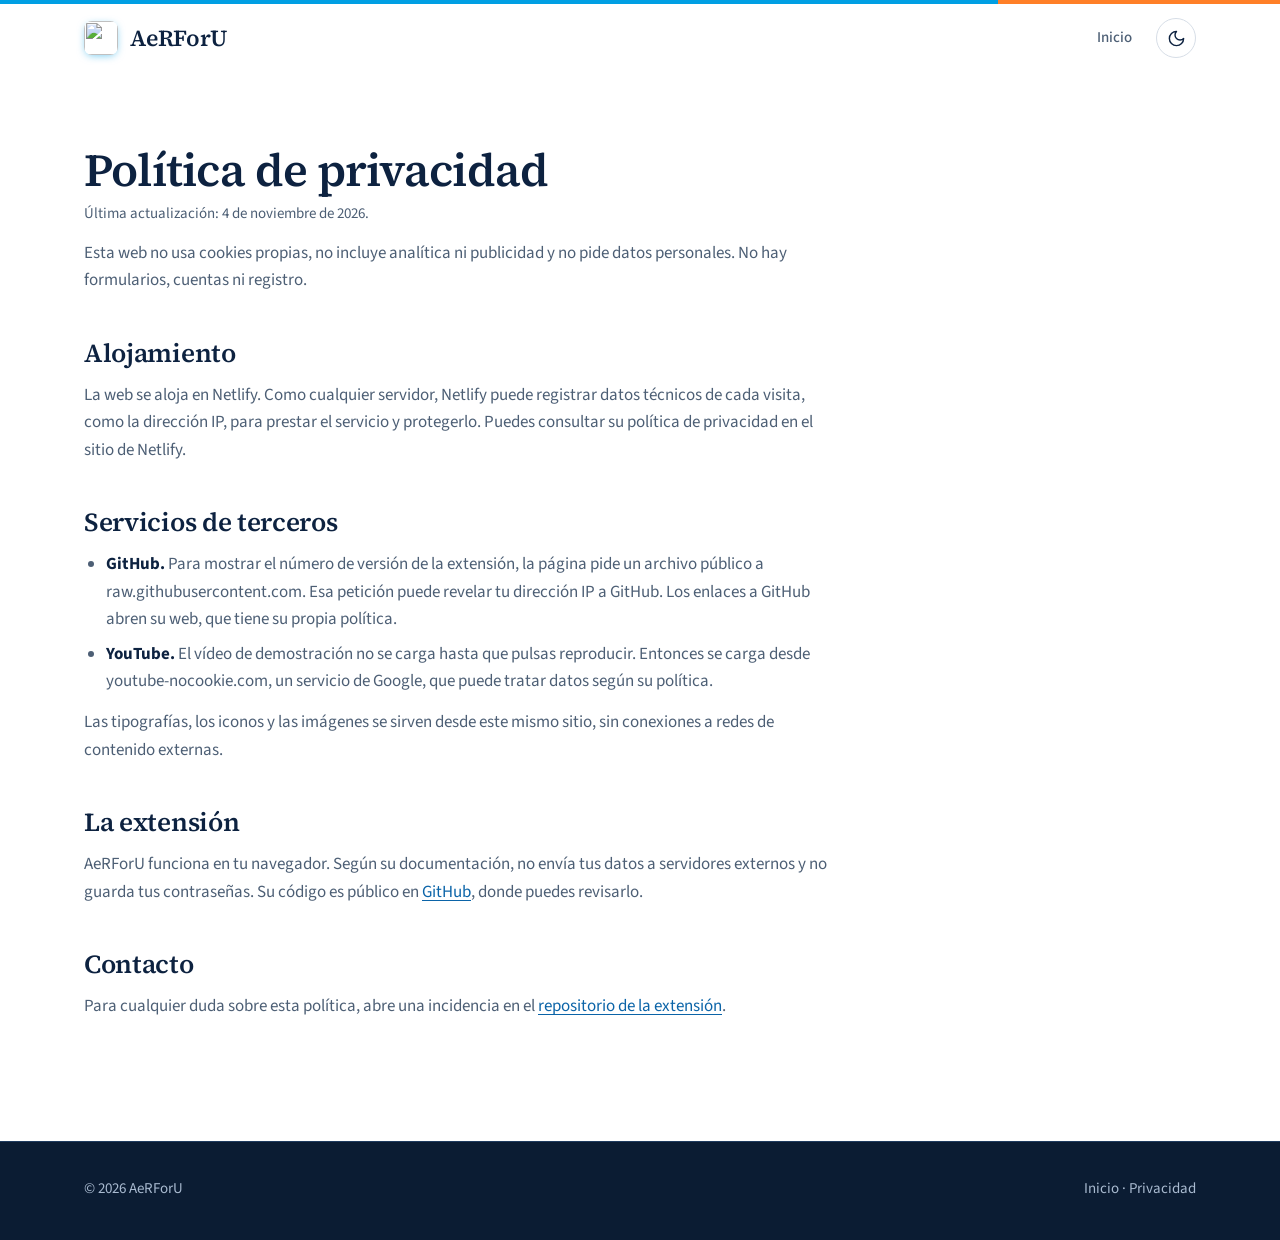
==== privacidad/index.html @ f629c315 "SEO y seguridad: FAQ con datos estructurados, privacidad, 404, manifest, CSP estricta y mejoras visu" ====
<!DOCTYPE html>
<html lang="es">
<head>
    <meta charset="UTF-8">
    <meta name="viewport" content="width=device-width, initial-scale=1">
    <title>Privacidad | AeRForU</title>
    <meta name="description" content="Qué datos trata la web de AeRForU: sin cookies propias, sin analítica y sin publicidad. Qué servicios de terceros intervienen y cuándo.">
    <meta name="robots" content="index, follow">
    <meta name="theme-color" content="#0b64a8">
    <meta name="color-scheme" content="light dark">
    <link rel="canonical" href="https://aerforu-web.netlify.app/privacidad/">
    <link rel="icon" href="/assets/images/favicon.ico" sizes="any">
    <link rel="icon" type="image/png" sizes="32x32" href="/assets/images/icon32.png">
    <link rel="apple-touch-icon" href="/assets/images/logo-192.png">
    <script src="/assets/js/theme-init.js"></script>
    <link rel="stylesheet" href="/assets/css/styles.css">
    <script type="module" src="/assets/js/main.js"></script>
    <script type="application/ld+json">
    {
        "@context": "https://schema.org",
        "@type": "BreadcrumbList",
        "itemListElement": [
            { "@type": "ListItem", "position": 1, "name": "Inicio", "item": "https://aerforu-web.netlify.app/" },
            { "@type": "ListItem", "position": 2, "name": "Privacidad", "item": "https://aerforu-web.netlify.app/privacidad/" }
        ]
    }
    </script>
</head>
<body>
    <svg class="sprite" width="0" height="0" aria-hidden="true" focusable="false">
        <defs>
            <symbol id="i-sun" viewBox="0 0 24 24"><circle cx="12" cy="12" r="4"/><path d="M12 2v2M12 20v2m-7.07-15.07 1.41 1.41m11.32 11.32 1.41 1.41M2 12h2m16 0h2M6.34 17.66l-1.41 1.41M19.07 4.93l-1.41 1.41"/></symbol>
            <symbol id="i-moon" viewBox="0 0 24 24"><path d="M12 3a6 6 0 0 0 9 9 9 9 0 1 1-9-9Z"/></symbol>
        </defs>
    </svg>
    <div class="stripe" aria-hidden="true"></div>
    <header class="top" id="top">
        <div class="shell">
            <a class="brand" href="/" aria-label="AeRForU, ir al inicio">
                <img src="/assets/images/logo-192.png" alt="" width="34" height="34">
                AeRForU
            </a>
            <nav class="nav" aria-label="Principal">
                <a class="link" href="/">Inicio</a>
                <button class="icon-btn theme-toggle" id="themeToggle" type="button" aria-label="Cambiar entre modo claro y oscuro">
                    <svg class="ic i-sun" aria-hidden="true"><use href="#i-sun"/></svg>
                    <svg class="ic i-moon" aria-hidden="true"><use href="#i-moon"/></svg>
                </button>
            </nav>
        </div>
    </header>

    <main id="contenido">
        <div class="shell page">
            <article class="prose">
                <h1>Política de privacidad</h1>
                <p class="updated">Última actualización: 4 de noviembre de 2026.</p>
                <p>Esta web no usa cookies propias, no incluye analítica ni publicidad y no pide datos personales. No hay formularios, cuentas ni registro.</p>

                <h2>Alojamiento</h2>
                <p>La web se aloja en Netlify. Como cualquier servidor, Netlify puede registrar datos técnicos de cada visita, como la dirección IP, para prestar el servicio y protegerlo. Puedes consultar su política de privacidad en el sitio de Netlify.</p>

                <h2>Servicios de terceros</h2>
                <ul>
                    <li><strong>GitHub.</strong> Para mostrar el número de versión de la extensión, la página pide un archivo público a raw.githubusercontent.com. Esa petición puede revelar tu dirección IP a GitHub. Los enlaces a GitHub abren su web, que tiene su propia política.</li>
                    <li><strong>YouTube.</strong> El vídeo de demostración no se carga hasta que pulsas reproducir. Entonces se carga desde youtube-nocookie.com, un servicio de Google, que puede tratar datos según su política.</li>
                </ul>
                <p>Las tipografías, los iconos y las imágenes se sirven desde este mismo sitio, sin conexiones a redes de contenido externas.</p>

                <h2>La extensión</h2>
                <p>AeRForU funciona en tu navegador. Según su documentación, no envía tus datos a servidores externos y no guarda tus contraseñas. Su código es público en <a href="https://github.com/Jaimepas77/AeRForU" target="_blank" rel="noopener">GitHub</a>, donde puedes revisarlo.</p>

                <h2>Contacto</h2>
                <p>Para cualquier duda sobre esta política, abre una incidencia en el <a href="https://github.com/Jaimepas77/AeRForU/issues" target="_blank" rel="noopener">repositorio de la extensión</a>.</p>
            </article>
        </div>
    </main>
    <footer class="simple-foot">
        <div class="shell">
            <span>&copy; 2026 AeRForU</span>
            <span><a href="/">Inicio</a> &middot; <a href="/privacidad/">Privacidad</a></span>
        </div>
    </footer>
</body>
</html>
---- assets/css/styles.css ----
/* ==========================================================================
   AeRForU web. Una sola hoja de estilos, sin dependencias externas.
   Orden: tokens, base, componentes, secciones, animaciones, responsive.
   ========================================================================== */

@font-face {
  font-family: "Source Sans 3";
  src: url("../fonts/source-sans-3-latin-wght-normal.woff2") format("woff2");
  font-weight: 200 900;
  font-style: normal;
  font-display: swap;
}
@font-face {
  font-family: "Source Serif 4";
  src: url("../fonts/source-serif-4-latin-wght-normal.woff2") format("woff2");
  font-weight: 200 900;
  font-style: normal;
  font-display: swap;
}

/* ---------- Tokens ---------- */
:root {
  --bg: #ffffff;
  --band: #f2f6fa;
  --card: #ffffff;
  --ink: #0d2240;
  --muted: #4d5f75;
  --line: #d6dde6;
  --accent: #0b64a8;
  --accent-strong: #084f87;
  --accent-ink: #ffffff;
  --tint: #e6f3fb;
  --brand-blue: #009fe3;
  --brand-orange: #ff7f27;
  --ok: #1d8a4e;
  --ok-tint: #e3f5ea;
  --bad: #d23c3c;
  --bad-tint: #fde8e8;
  --dark-bg: #0b1c33;
  --dark-card: #112946;
  --dark-line: #1f3b5f;
  --dark-ink: #e6edf6;
  --dark-muted: #a9bad0;
  --shadow: 0 1px 2px rgba(13, 34, 64, .06), 0 12px 32px -16px rgba(13, 34, 64, .22);
  --shadow-lg: 0 2px 4px rgba(13, 34, 64, .05), 0 36px 70px -30px rgba(13, 34, 64, .45);
  --radius: 14px;
  --ease: cubic-bezier(.2, .7, .2, 1);
  --font-serif: "Source Serif 4", Georgia, "Times New Roman", serif;
  --font-sans: "Source Sans 3", system-ui, -apple-system, "Segoe UI", Roboto, sans-serif;
  --font-mono: ui-monospace, "SF Mono", "Cascadia Mono", Consolas, monospace;
  --header-h: 68px;
  color-scheme: light;
}
:root[data-theme="dark"] {
  --bg: #08121f;
  --band: #0d1b2d;
  --card: #0f2036;
  --ink: #e8eef6;
  --muted: #9fb2c8;
  --line: #1c3350;
  --accent: #5db8f0;
  --accent-strong: #8ccdf6;
  --accent-ink: #04111d;
  --tint: #11304b;
  --ok: #4cc884;
  --ok-tint: #11331f;
  --bad: #ff7a7a;
  --bad-tint: #3a1818;
  --dark-bg: #050d18;
  --dark-card: #0b1a2e;
  --dark-line: #1a3250;
  --shadow: 0 1px 2px rgba(0, 0, 0, .4), 0 12px 32px -16px rgba(0, 0, 0, .6);
  --shadow-lg: 0 2px 4px rgba(0, 0, 0, .4), 0 36px 70px -30px rgba(0, 0, 0, .8);
  color-scheme: dark;
}
@media (prefers-color-scheme: dark) {
  :root:not([data-theme]) {
    --bg: #08121f; --band: #0d1b2d; --card: #0f2036; --ink: #e8eef6; --muted: #9fb2c8;
    --line: #1c3350; --accent: #5db8f0; --accent-strong: #8ccdf6; --accent-ink: #04111d;
    --tint: #11304b; --ok: #4cc884; --ok-tint: #11331f; --bad: #ff7a7a; --bad-tint: #3a1818;
    --dark-bg: #050d18; --dark-card: #0b1a2e; --dark-line: #1a3250;
    color-scheme: dark;
  }
}

/* ---------- Base ---------- */
*, *::before, *::after { box-sizing: border-box; }
* { margin: 0; padding: 0; }
html { scroll-behavior: smooth; scroll-padding-top: calc(var(--header-h) + 16px); -webkit-text-size-adjust: 100%; }
body {
  background: var(--bg);
  color: var(--ink);
  font-family: var(--font-sans);
  font-size: 17px;
  line-height: 1.6;
  overflow-x: hidden;
  transition: background-color .3s ease, color .3s ease;
}
img { max-width: 100%; height: auto; display: block; }
a { color: var(--accent); text-underline-offset: 3px; }
a:hover { color: var(--accent-strong); }
button { font: inherit; color: inherit; cursor: pointer; }
ul, ol { list-style: none; }
:focus-visible { outline: 2px solid var(--accent); outline-offset: 3px; border-radius: 4px; }
.skip { position: absolute; left: 16px; top: -64px; background: var(--ink); color: var(--bg); padding: 10px 16px; border-radius: 6px; z-index: 100; transition: top .2s; }
.skip:focus { top: 12px; }
.shell { width: 100%; max-width: 1160px; margin: 0 auto; padding: 0 24px; }
.ic { width: 1.25em; height: 1.25em; fill: none; stroke: currentColor; stroke-width: 1.8; stroke-linecap: round; stroke-linejoin: round; flex: none; }
.ic-fill { fill: currentColor; stroke: none; }
.sr { position: absolute; width: 1px; height: 1px; overflow: hidden; clip: rect(0 0 0 0); white-space: nowrap; }

/* ---------- Cabecera ---------- */
.stripe { height: 4px; background: linear-gradient(90deg, var(--brand-blue) 0 78%, var(--brand-orange) 78% 100%); }
.top {
  position: sticky; top: 0; z-index: 50;
  background: color-mix(in srgb, var(--bg) 84%, transparent);
  backdrop-filter: saturate(1.4) blur(14px);
  -webkit-backdrop-filter: saturate(1.4) blur(14px);
  border-bottom: 1px solid transparent;
  transition: border-color .25s, box-shadow .25s;
}
.top.scrolled { border-bottom-color: var(--line); box-shadow: 0 6px 24px -18px rgba(13, 34, 64, .5); }
.top .shell { display: flex; align-items: center; justify-content: space-between; height: var(--header-h); gap: 16px; }
.brand { display: flex; align-items: center; gap: 12px; color: var(--ink); text-decoration: none; font-family: var(--font-serif); font-weight: 600; font-size: 23px; letter-spacing: -.01em; }
.brand:hover { color: var(--ink); }
.brand img { width: 34px; height: 34px; border-radius: 8px; box-shadow: 0 2px 8px -2px rgba(0, 159, 227, .6); transition: transform .35s var(--ease); }
.brand:hover img { transform: rotate(-6deg) scale(1.06); }
.nav { display: flex; align-items: center; gap: 6px; }
.nav a.link { color: var(--muted); text-decoration: none; font-weight: 500; font-size: 15px; padding: 8px 12px; border-radius: 8px; transition: color .2s, background-color .2s; }
.nav a.link:hover { color: var(--ink); background: var(--band); }
.icon-btn {
  display: inline-grid; place-items: center; width: 40px; height: 40px; border-radius: 50%;
  border: 1px solid var(--line); background: var(--card); color: var(--ink); text-decoration: none;
  transition: transform .2s var(--ease), border-color .2s, background-color .2s, color .2s;
}
.icon-btn:hover { border-color: var(--accent); color: var(--accent); transform: translateY(-1px); }
.icon-btn .ic { width: 19px; height: 19px; }
.theme-toggle { position: relative; margin-left: 6px; overflow: hidden; }
.theme-toggle .ic { position: absolute; transition: transform .5s var(--ease), opacity .3s; }
.theme-toggle .i-sun { transform: rotate(-90deg) scale(.3); opacity: 0; }
.theme-toggle .i-moon { transform: none; opacity: 1; }
:root[data-theme="dark"] .theme-toggle .i-sun { transform: none; opacity: 1; }
:root[data-theme="dark"] .theme-toggle .i-moon { transform: rotate(90deg) scale(.3); opacity: 0; }
@media (prefers-color-scheme: dark) {
  :root:not([data-theme]) .theme-toggle .i-sun { transform: none; opacity: 1; }
  :root:not([data-theme]) .theme-toggle .i-moon { transform: rotate(90deg) scale(.3); opacity: 0; }
}

/* ---------- Botones ---------- */
.btn {
  position: relative; isolation: isolate; overflow: hidden;
  display: inline-flex; align-items: center; justify-content: center; gap: 10px;
  min-height: 50px; padding: 0 24px; border-radius: 12px;
  font-weight: 600; font-size: 16px; text-decoration: none; letter-spacing: .005em;
  border: 1.5px solid var(--accent); color: var(--accent); background: transparent;
  transition: transform .2s var(--ease), box-shadow .25s, background-color .2s, color .2s, border-color .2s;
}
.btn:hover { transform: translateY(-2px); background: var(--tint); color: var(--accent-strong); }
.btn:active { transform: translateY(0) scale(.985); }
.btn-download {
  background: linear-gradient(135deg, var(--accent) 0%, var(--accent-strong) 100%);
  color: var(--accent-ink); border-color: transparent; padding: 0 22px 0 14px; gap: 14px;
  box-shadow: 0 10px 24px -10px var(--accent), 0 2px 0 rgba(255, 255, 255, .15) inset;
}
.btn-download:hover { background: linear-gradient(135deg, var(--accent) 0%, var(--accent-strong) 100%); color: var(--accent-ink); box-shadow: 0 16px 30px -10px var(--accent); }
.btn-download::after {
  content: ""; position: absolute; inset: 0; z-index: -1;
  background: linear-gradient(105deg, transparent 35%, rgba(255, 255, 255, .35) 50%, transparent 65%);
  transform: translateX(-120%);
}
.btn-download:hover::after { transform: translateX(120%); transition: transform .8s var(--ease); }
.btn-download .dl-badge {
  display: grid; place-items: center; width: 34px; height: 34px; border-radius: 9px;
  background: rgba(255, 255, 255, .18); overflow: hidden;
}
.btn-download .dl-badge .ic { width: 19px; height: 19px; stroke-width: 2.2; }
.btn-download:hover .dl-badge .ic { animation: dl-drop .9s var(--ease) infinite; }
.js .hero .btn-download .dl-badge .ic { animation: dl-drop .9s var(--ease) 2.2s 2; }
.js .hero .btn-download:hover .dl-badge .ic { animation: dl-drop .9s var(--ease) infinite; }
.btn-download .dl-text { display: flex; flex-direction: column; align-items: flex-start; line-height: 1.15; text-align: left; }
.btn-download .dl-text small { font-size: 12.5px; font-weight: 500; opacity: .85; margin-top: 2px; }
@keyframes dl-drop {
  0% { transform: translateY(0); opacity: 1; }
  45% { transform: translateY(150%); opacity: 0; }
  46% { transform: translateY(-150%); opacity: 0; }
  100% { transform: translateY(0); opacity: 1; }
}
.btn-ghost .ic { width: 20px; height: 20px; }
.btn-light { border-color: rgba(255, 255, 255, .35); color: #fff; }
.btn-light:hover { background: rgba(255, 255, 255, .1); color: #fff; }

/* ---------- Hero ---------- */
.hero { position: relative; overflow: hidden; padding: 56px 0 88px; }
.hero::before, .hero::after {
  content: ""; position: absolute; z-index: 0; border-radius: 50%; filter: blur(70px); opacity: .5; pointer-events: none;
}
.hero::before { width: 520px; height: 520px; left: -160px; top: -120px; background: radial-gradient(circle, var(--brand-blue) 0%, transparent 70%); animation: drift 18s ease-in-out infinite alternate; }
.hero::after { width: 420px; height: 420px; right: -120px; bottom: -140px; background: radial-gradient(circle, var(--brand-orange) 0%, transparent 70%); opacity: .32; animation: drift 22s ease-in-out infinite alternate-reverse; }
:root[data-theme="dark"] .hero::before, :root[data-theme="dark"] .hero::after { opacity: .22; }
.hero-grid { position: relative; z-index: 1; display: grid; grid-template-columns: minmax(0, 5fr) minmax(0, 6fr); gap: 56px; align-items: center; }
.eyebrow { display: inline-flex; align-items: center; gap: 10px; font-weight: 600; font-size: 13.5px; letter-spacing: .07em; text-transform: uppercase; color: var(--accent); }
.eyebrow::before { content: ""; width: 28px; height: 2px; background: var(--brand-orange); border-radius: 2px; }
h1 { margin-top: 18px; font-family: var(--font-serif); font-weight: 600; font-size: clamp(36px, 4.6vw, 56px); line-height: 1.07; letter-spacing: -.02em; text-wrap: balance; }
h1 em { font-style: normal; background: linear-gradient(100deg, var(--brand-blue), var(--accent) 60%); -webkit-background-clip: text; background-clip: text; color: transparent; }
.lede { margin-top: 22px; font-size: 19.5px; color: var(--muted); max-width: 46ch; }
.actions { display: flex; gap: 14px; margin-top: 34px; flex-wrap: wrap; align-items: center; }
.hero-meta { display: flex; flex-wrap: wrap; gap: 8px 22px; margin-top: 26px; font-size: 14.5px; color: var(--muted); }
.hero-meta span { display: inline-flex; align-items: center; gap: 7px; }
.hero-meta .ic { width: 17px; height: 17px; color: var(--ok); }

.stage { position: relative; }
.frame { background: var(--card); border: 1px solid var(--line); border-radius: var(--radius); overflow: hidden; box-shadow: var(--shadow-lg); }
.frame-bar { display: flex; align-items: center; gap: 7px; padding: 11px 14px; background: var(--band); border-bottom: 1px solid var(--line); }
.frame-bar i { width: 10px; height: 10px; border-radius: 50%; background: var(--line); display: block; }
.frame-bar i:nth-child(1) { background: #ff6b5e; } .frame-bar i:nth-child(2) { background: #ffc233; } .frame-bar i:nth-child(3) { background: #3ccb5a; }
.frame-bar span { margin-left: 10px; flex: 1; min-width: 0; font: 400 12.5px var(--font-mono); color: var(--muted); background: var(--bg); border: 1px solid var(--line); border-radius: 6px; padding: 3px 10px; white-space: nowrap; overflow: hidden; text-overflow: ellipsis; }
.frame img { width: 100%; background: #fff; }
.stage .frame { transform: perspective(1400px) rotateY(-4deg) rotateX(1.5deg); transition: transform .8s var(--ease); }
.stage:hover .frame { transform: perspective(1400px) rotateY(0) rotateX(0); }
.chip {
  position: absolute; z-index: 2; display: inline-flex; align-items: center; gap: 9px;
  background: var(--card); border: 1px solid var(--line); border-radius: 12px; padding: 9px 14px;
  font-weight: 600; font-size: 14.5px; box-shadow: var(--shadow); animation: bob 6s ease-in-out infinite;
}
.chip b { font: 700 12px var(--font-sans); padding: 3px 8px; border-radius: 6px; letter-spacing: .04em; }
.chip .ok { color: var(--ok); background: var(--ok-tint); }
.chip .bad { color: var(--bad); background: var(--bad-tint); }
.chip-1 { left: -26px; top: 26%; }
.chip-2 { right: -14px; bottom: 16%; animation-delay: -2s; }
.chip-3 { right: 8%; top: -18px; animation-delay: -4s; }
.level-bar { width: 64px; height: 6px; border-radius: 99px; background: var(--line); overflow: hidden; display: block; }
.level-bar i { display: block; width: 30%; height: 100%; background: var(--ok); border-radius: inherit; }

/* ---------- Banda de datos ---------- */
.band { background: var(--band); border-block: 1px solid var(--line); }
.band .shell { display: grid; grid-template-columns: repeat(4, 1fr); }
.fact { padding: 26px 24px; border-left: 1px solid var(--line); }
.fact:first-child { border-left: 0; padding-left: 0; }
.fact strong { display: block; font-family: var(--font-serif); font-size: 30px; font-weight: 600; line-height: 1.1; }
.fact span { font-size: 14.5px; color: var(--muted); }

/* ---------- Secciones ---------- */
.section { padding: 104px 0 0; }
.section-head { max-width: 680px; }
.kicker { font-weight: 600; font-size: 13.5px; letter-spacing: .08em; text-transform: uppercase; color: var(--accent); display: block; margin-bottom: 12px; }
h2 { font-family: var(--font-serif); font-weight: 600; font-size: clamp(29px, 3.5vw, 41px); line-height: 1.14; letter-spacing: -.012em; text-wrap: balance; }
.sub { margin-top: 14px; color: var(--muted); font-size: 18px; max-width: 58ch; }

/* ---------- Como funciona (pestanas) ---------- */
.tabs { margin-top: 40px; display: flex; gap: 8px; flex-wrap: wrap; }
.tab {
  display: inline-flex; align-items: center; gap: 9px; padding: 10px 18px; border-radius: 999px;
  background: var(--card); border: 1px solid var(--line); color: var(--muted); font-weight: 600; font-size: 15.5px;
  transition: background-color .2s, color .2s, border-color .2s, transform .2s var(--ease);
}
.tab:hover { color: var(--ink); border-color: var(--accent); transform: translateY(-1px); }
.tab[aria-selected="true"] { background: var(--accent); border-color: var(--accent); color: var(--accent-ink); }
.tab .ic { width: 18px; height: 18px; }
.panel { margin-top: 28px; display: grid; grid-template-columns: minmax(0, 4fr) minmax(0, 7fr); gap: 48px; align-items: center; }
.panel[hidden] { display: none; }
.panel.show { animation: swap .55s var(--ease) both; }
.panel h3 { font-family: var(--font-serif); font-size: 27px; line-height: 1.2; font-weight: 600; letter-spacing: -.01em; }
.panel p { margin-top: 12px; color: var(--muted); }
.panel ul { margin-top: 20px; display: grid; gap: 12px; }
.panel li { display: flex; gap: 12px; align-items: flex-start; }
.panel li .ic { color: var(--ok); width: 20px; height: 20px; margin-top: 3px; }
.panel .frame-wrap { min-width: 0; }
.panel.narrow .frame { max-width: 360px; margin-inline: auto; }
.panel.narrow .frame img { background: transparent; }

/* ---------- Funciones ---------- */
.group-title { margin-top: 56px; display: flex; align-items: center; gap: 16px; font-weight: 700; font-size: 13.5px; letter-spacing: .09em; text-transform: uppercase; color: var(--muted); }
.group-title::after { content: ""; flex: 1; height: 1px; background: var(--line); }
.cards { margin-top: 24px; display: grid; grid-template-columns: repeat(3, minmax(0, 1fr)); gap: 20px; }
.card {
  position: relative; display: flex; flex-direction: column; gap: 6px; padding: 26px;
  background: var(--card); border: 1px solid var(--line); border-radius: var(--radius);
  transition: transform .3s var(--ease), box-shadow .3s, border-color .3s;
}
.card:hover { transform: translateY(-4px); box-shadow: var(--shadow); border-color: color-mix(in srgb, var(--accent) 45%, var(--line)); }
.card .tile {
  display: grid; place-items: center; width: 46px; height: 46px; border-radius: 12px; margin-bottom: 12px;
  background: var(--tint); color: var(--accent); transition: background-color .3s, color .3s, transform .3s var(--ease);
}
.card:hover .tile { background: var(--accent); color: var(--accent-ink); transform: rotate(-5deg) scale(1.05); }
.card .tile .ic { width: 23px; height: 23px; }
.card h4 { font-size: 19px; font-weight: 700; letter-spacing: -.005em; }
.card p { color: var(--muted); font-size: 16px; }
.card .media { margin-top: auto; padding-top: 18px; }
.card .media div { background: var(--band); border: 1px solid var(--line); border-radius: 10px; padding: 12px; display: grid; place-items: center; }
.card .media img { max-height: 170px; width: auto; border-radius: 6px; }

/* ---------- Video ---------- */
.video { position: relative; display: block; width: 100%; max-width: 940px; margin: 40px auto 0; aspect-ratio: 16 / 9; border: 1px solid var(--line); border-radius: var(--radius); overflow: hidden; background: var(--dark-bg); box-shadow: var(--shadow-lg); padding: 0; }
.video img { width: 100%; height: 100%; object-fit: cover; object-position: top; opacity: .55; transition: opacity .4s, transform .8s var(--ease); }
.video:hover img { opacity: .75; transform: scale(1.03); }
.video .play { position: absolute; inset: 0; display: grid; place-items: center; }
.video .play span { display: grid; place-items: center; width: 84px; height: 84px; border-radius: 50%; background: var(--brand-orange); color: #fff; box-shadow: 0 0 0 0 rgba(255, 127, 39, .6); animation: pulse 2.4s infinite; transition: transform .25s var(--ease); }
.video:hover .play span { transform: scale(1.08); }
.video .play .ic { width: 32px; height: 32px; fill: currentColor; stroke: none; margin-left: 4px; }
.video .label { position: absolute; left: 20px; bottom: 18px; color: #fff; font-weight: 600; font-size: 15px; text-shadow: 0 1px 8px rgba(0, 0, 0, .6); }
.video iframe { position: absolute; inset: 0; width: 100%; height: 100%; border: 0; }

/* ---------- Instalacion ---------- */
.install { margin-top: 112px; padding: 96px 0; background: var(--dark-bg); color: var(--dark-ink); position: relative; overflow: hidden; }
.install::before { content: ""; position: absolute; width: 600px; height: 600px; right: -200px; top: -240px; background: radial-gradient(circle, rgba(0, 159, 227, .28), transparent 70%); pointer-events: none; }
.install .kicker { color: #6cc6f2; }
.install .sub { color: var(--dark-muted); }
.steps { position: relative; margin-top: 48px; display: grid; grid-template-columns: repeat(2, minmax(0, 1fr)); gap: 22px; counter-reset: step; }
.step { counter-increment: step; display: flex; flex-direction: column; gap: 6px; padding: 28px; background: var(--dark-card); border: 1px solid var(--dark-line); border-radius: var(--radius); transition: transform .3s var(--ease), border-color .3s; }
.step:hover { transform: translateY(-3px); border-color: #2d5a8c; }
.step::before { content: counter(step); display: grid; place-items: center; width: 36px; height: 36px; border-radius: 50%; background: var(--brand-orange); color: #1b0d00; font-weight: 700; margin-bottom: 14px; }
.step h3 { font-family: var(--font-serif); font-size: 22px; font-weight: 600; }
.step p { color: var(--dark-muted); font-size: 16px; }
.step .shot { margin-top: auto; padding-top: 18px; }
.step .shot img { border-radius: 10px; border: 1px solid var(--dark-line); width: 100%; max-height: 260px; object-fit: cover; object-position: top; }
.copy-row { display: flex; align-items: center; gap: 10px; margin-top: 12px; flex-wrap: wrap; }
.copy-row code { font: 500 15px var(--font-mono); background: rgba(255, 255, 255, .07); border: 1px solid var(--dark-line); padding: 7px 12px; border-radius: 8px; color: #fff; }
.copy-btn { display: inline-flex; align-items: center; gap: 7px; padding: 7px 12px; border-radius: 8px; border: 1px solid var(--dark-line); background: transparent; color: var(--dark-ink); font-size: 14px; font-weight: 600; transition: background-color .2s, border-color .2s; }
.copy-btn:hover { background: rgba(255, 255, 255, .08); border-color: #2d5a8c; }
.copy-btn .ic { width: 16px; height: 16px; }
.copy-btn.done { border-color: #4cc884; color: #6fe3a1; }
.install-cta { position: relative; margin-top: 40px; display: flex; gap: 14px; flex-wrap: wrap; align-items: center; }
.note { margin-top: 28px; color: var(--dark-muted); font-size: 15.5px; position: relative; }

/* ---------- Pie ---------- */
footer { background: var(--dark-bg); color: var(--dark-muted); border-top: 1px solid var(--dark-line); font-size: 16px; }
.foot-grid { display: grid; grid-template-columns: 1.5fr 1fr 1fr; gap: 48px; padding: 64px 0 44px; }
.foot-brand { display: flex; align-items: center; gap: 12px; color: #fff; font-family: var(--font-serif); font-size: 22px; font-weight: 600; }
.foot-brand img { width: 34px; height: 34px; border-radius: 8px; }
.foot-about { margin-top: 14px; max-width: 38ch; }
footer h3 { color: #fff; font-size: 13.5px; font-weight: 700; letter-spacing: .09em; text-transform: uppercase; margin-bottom: 16px; }
footer ul { display: grid; gap: 4px; }
footer a { display: inline-flex; align-items: center; gap: 12px; padding: 7px 0; color: var(--dark-muted); text-decoration: none; transition: color .2s, transform .2s var(--ease); }
footer a .ic { width: 19px; height: 19px; color: #6cc6f2; transition: color .2s; }
footer a:hover { color: #fff; transform: translateX(3px); }
footer a:hover .ic { color: var(--brand-orange); }
.foot-bottom { border-top: 1px solid var(--dark-line); padding: 22px 0 32px; font-size: 14.5px; display: flex; justify-content: space-between; gap: 12px; flex-wrap: wrap; }

/* ---------- Visor de imagenes ---------- */
.zoomable { cursor: zoom-in; }
.lightbox { position: fixed; inset: 0; z-index: 100; display: none; place-items: center; padding: 24px; background: rgba(4, 10, 20, .88); backdrop-filter: blur(6px); }
.lightbox.open { display: grid; animation: fade .25s ease both; }
.lightbox img { max-width: min(1200px, 100%); max-height: 88vh; width: auto; border-radius: 10px; box-shadow: 0 30px 80px rgba(0, 0, 0, .6); background: #fff; }
.lightbox button { position: absolute; top: 18px; right: 18px; width: 44px; height: 44px; border-radius: 50%; border: 1px solid rgba(255, 255, 255, .3); background: rgba(255, 255, 255, .08); color: #fff; font-size: 26px; line-height: 1; }
.lightbox button:hover { background: rgba(255, 255, 255, .18); }

/* ---------- Animaciones ---------- */
@keyframes rise { from { opacity: 0; transform: translateY(26px); } to { opacity: 1; transform: none; } }
@keyframes fade { from { opacity: 0; } to { opacity: 1; } }
@keyframes drop-in { from { opacity: 0; transform: translateY(-100%); } to { opacity: 1; transform: none; } }
@keyframes swap { from { opacity: 0; transform: translateY(14px); } to { opacity: 1; transform: none; } }
@keyframes drift { from { transform: translate(0, 0) scale(1); } to { transform: translate(60px, 40px) scale(1.12); } }
@keyframes bob { 0%, 100% { transform: translateY(0); } 50% { transform: translateY(-9px); } }
@keyframes pulse { 0% { box-shadow: 0 0 0 0 rgba(255, 127, 39, .55); } 70% { box-shadow: 0 0 0 22px rgba(255, 127, 39, 0); } 100% { box-shadow: 0 0 0 0 rgba(255, 127, 39, 0); } }
@keyframes stage-in { from { opacity: 0; transform: perspective(1400px) rotateY(-14deg) rotateX(4deg) translateY(30px); } to { opacity: 1; transform: perspective(1400px) rotateY(-4deg) rotateX(1.5deg); } }

/* Entrada al cargar: solo si hay JS, para que sin JS todo sea visible */
.js .top { animation: drop-in .7s var(--ease) both; }
.js .hero .rise { animation: rise .6s var(--ease) both; animation-delay: calc(var(--i, 0) * 45ms); }
.js .stage .frame { animation: stage-in .9s var(--ease) both; animation-delay: .1s; }
.js .stage .chip { animation: rise .8s var(--ease) both, bob 6s ease-in-out 1.6s infinite; }
.js .stage .chip-1 { animation-delay: .9s, 1.7s; }
.js .stage .chip-2 { animation-delay: 1.05s, 1.85s; }
.js .stage .chip-3 { animation-delay: 1.2s, 2s; }

/* Entrada al hacer scroll */
.js .reveal { opacity: 0; transform: translateY(26px); transition: opacity .8s var(--ease), transform .8s var(--ease); transition-delay: calc(var(--i, 0) * 80ms); }
.js .reveal.in { opacity: 1; transform: none; }

@media (prefers-reduced-motion: reduce) {
  html { scroll-behavior: auto; }
  *, *::before, *::after { animation: none !important; transition-duration: .01ms !important; transition-delay: 0s !important; }
  .js .reveal { opacity: 1; transform: none; }
  .stage .frame { transform: none; }
}

/* ---------- Responsive ---------- */
@media (max-width: 960px) {
  .hero-grid { grid-template-columns: minmax(0, 1fr); gap: 48px; }
  .hero { padding-top: 32px; }
  .stage .frame, .js .stage .frame { transform: none; animation-name: rise; }
  .chip-1 { left: -6px; } .chip-2 { right: -6px; } .chip-3 { right: 4%; }
  .panel { grid-template-columns: minmax(0, 1fr); gap: 28px; }
  .cards { grid-template-columns: repeat(2, minmax(0, 1fr)); }
  .steps { grid-template-columns: minmax(0, 1fr); }
  .foot-grid { grid-template-columns: 1fr 1fr; }
  .foot-grid > :first-child { grid-column: 1 / -1; }
}
@media (max-width: 640px) {
  body { font-size: 16.5px; }
  .shell { padding: 0 18px; }
  .nav a.link { display: none; }
  .band .shell { grid-template-columns: 1fr 1fr; }
  .fact { padding: 20px 16px; }
  .fact:nth-child(3) { border-left: 0; padding-left: 0; }
  .fact:nth-child(n+3) { border-top: 1px solid var(--line); }
  .cards { grid-template-columns: minmax(0, 1fr); }
  .section { padding-top: 80px; }
  .install { padding: 72px 0; margin-top: 88px; }
  .step { padding: 22px; }
  .foot-grid { grid-template-columns: 1fr; gap: 32px; padding-top: 48px; }
  .btn { width: 100%; }
  .actions .btn-ghost { width: 100%; }
  .chip { font-size: 13px; padding: 7px 10px; }
  .chip-1 { top: 22%; } .chip-3 { display: none; }
  .tabs { gap: 6px; }
  .tab { padding: 9px 14px; font-size: 14.5px; }
}

/* ---------- Utilidades sin estilos en linea (compatibles con CSP estricta) ---------- */
.sprite { position: absolute; width: 0; height: 0; overflow: hidden; }
.d0 { --i: 0; } .d1 { --i: 1; } .d2 { --i: 2; } .d3 { --i: 3; } .d4 { --i: 4; }
.no-scroll { overflow: hidden; }
.cards.two { grid-template-columns: repeat(2, minmax(0, 1fr)); }

/* ---------- Preguntas frecuentes ---------- */
.faq { margin-top: 40px; max-width: 840px; display: grid; gap: 12px; }
.qa { background: var(--card); border: 1px solid var(--line); border-radius: var(--radius); padding: 0 24px; transition: border-color .25s, box-shadow .25s; }
.qa:hover, .qa[open] { border-color: color-mix(in srgb, var(--accent) 45%, var(--line)); }
.qa[open] { box-shadow: var(--shadow); }
.qa summary { cursor: pointer; list-style: none; display: flex; justify-content: space-between; align-items: center; gap: 16px; padding: 20px 0; font-weight: 700; font-size: 18px; }
.qa summary::-webkit-details-marker { display: none; }
.qa summary::after { content: ""; flex: none; width: 9px; height: 9px; border-right: 2px solid var(--accent); border-bottom: 2px solid var(--accent); transform: rotate(45deg) translateY(-3px); transition: transform .3s var(--ease); }
.qa[open] summary::after { transform: rotate(-135deg) translateY(-3px); }
.qa p { padding: 0 0 22px; color: var(--muted); max-width: 70ch; }

/* ---------- Paginas de texto (privacidad, 404) ---------- */
.page { padding-block: 72px 24px; }
.prose { max-width: 760px; }
.prose h1 { margin-top: 0; font-size: clamp(32px, 4vw, 46px); }
.prose h2 { font-size: 26px; margin-top: 44px; }
.prose p, .prose ul { margin-top: 14px; color: var(--muted); }
.prose ul { list-style: disc; padding-left: 22px; display: grid; gap: 8px; }
.prose strong { color: var(--ink); }
.prose .updated { font-size: 15px; margin-top: 8px; }
.notfound { min-height: 56vh; display: grid; align-content: center; justify-items: start; gap: 8px; }
.notfound .code { font-family: var(--font-serif); font-weight: 600; font-size: clamp(72px, 14vw, 140px); line-height: 1; color: var(--accent); }
.notfound p { color: var(--muted); max-width: 46ch; font-size: 19px; }
.notfound .btn { margin-top: 18px; }
.simple-foot { margin-top: 96px; background: var(--dark-bg); color: var(--dark-muted); font-size: 15px; }
.simple-foot .shell { display: flex; align-items: center; justify-content: space-between; gap: 12px; flex-wrap: wrap; padding-top: 28px; padding-bottom: 32px; }
.simple-foot a { color: var(--dark-muted); }
.simple-foot a:hover { color: #fff; }
@media (max-width: 640px) { .cards.two { grid-template-columns: minmax(0, 1fr); } .qa { padding: 0 18px; } }
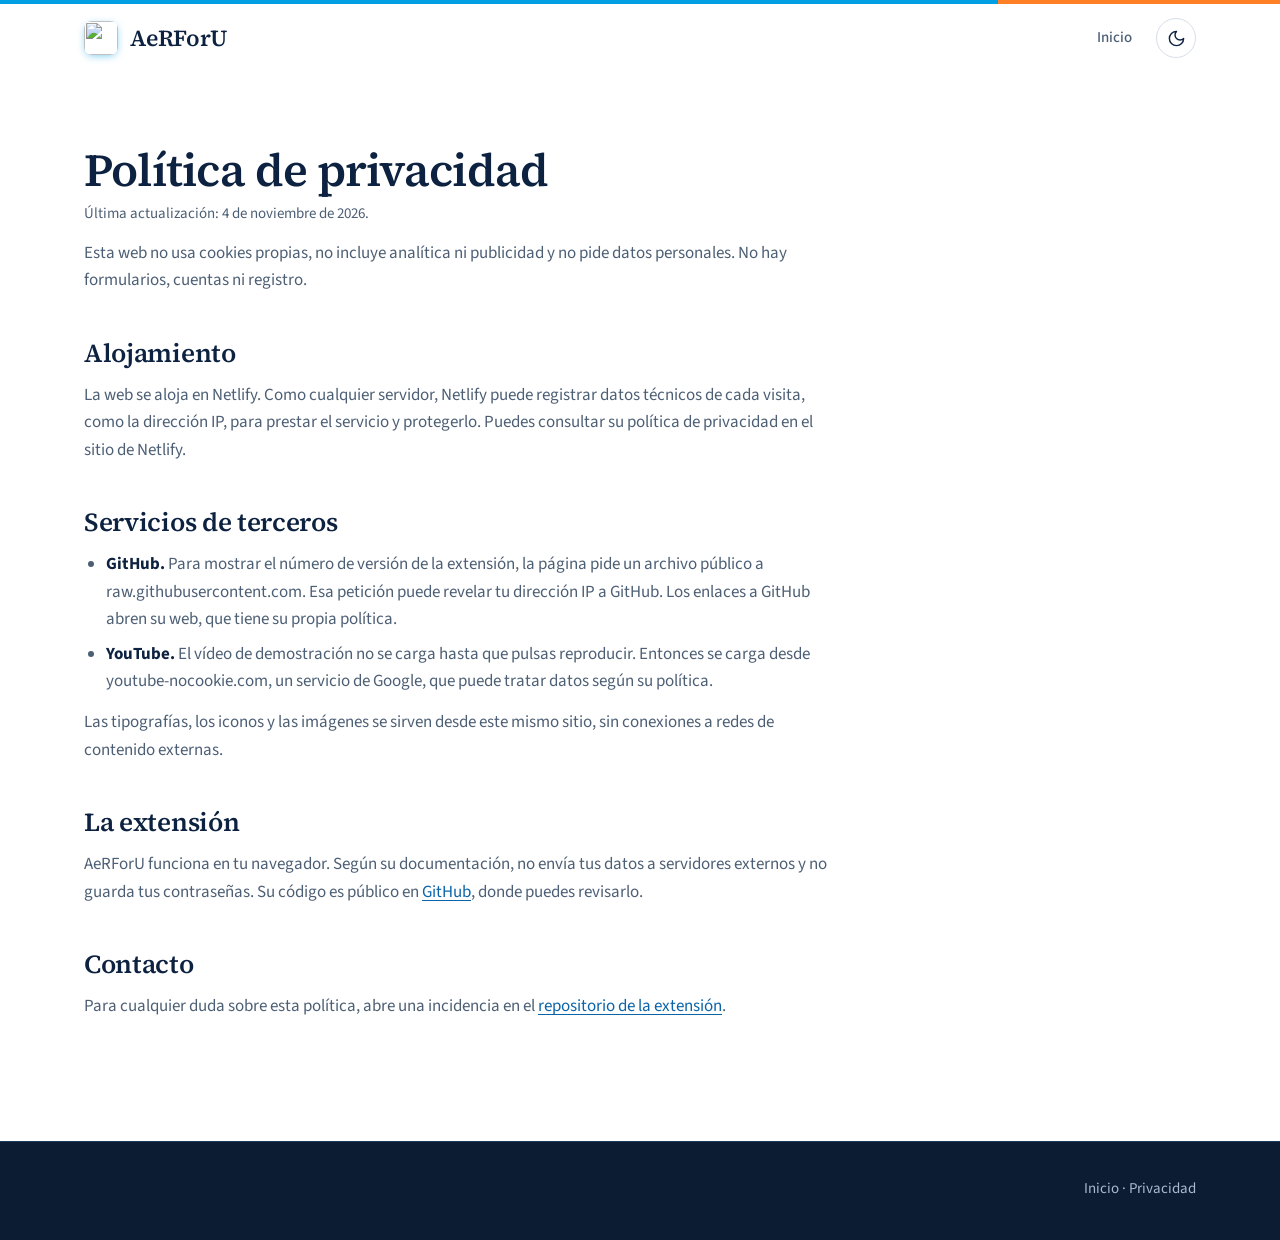
==== commit 2ef1f4c3: "Margen bajo las preguntas frecuentes y eliminar el copyright del pie Co-Authored-By: Claude Sonnet 5" ====
--- a/privacidad/index.html
+++ b/privacidad/index.html
@@ -77,7 +77,6 @@
     </main>
     <footer class="simple-foot">
         <div class="shell">
-            <span>&copy; 2026 AeRForU</span>
             <span><a href="/">Inicio</a> &middot; <a href="/privacidad/">Privacidad</a></span>
         </div>
     </footer>
--- a/assets/css/styles.css
+++ b/assets/css/styles.css
@@ -107,7 +107,7 @@
 .shell { width: 100%; max-width: 1160px; margin: 0 auto; padding: 0 24px; }
 .ic { width: 1.25em; height: 1.25em; fill: none; stroke: currentColor; stroke-width: 1.8; stroke-linecap: round; stroke-linejoin: round; flex: none; }
 .ic-fill { fill: currentColor; stroke: none; }
-.sr { position: absolute; width: 1px; height: 1px; overflow: hidden; clip: rect(0 0 0 0); white-space: nowrap; }
+.sr { position: absolute; width: 1px; height: 1px; overflow: hidden; clip-path: inset(50%); white-space: nowrap; }
 
 /* ---------- Cabecera ---------- */
 .stripe { height: 4px; background: linear-gradient(90deg, var(--brand-blue) 0 78%, var(--brand-orange) 78% 100%); }
@@ -335,7 +335,8 @@
 footer a .ic { width: 19px; height: 19px; color: #6cc6f2; transition: color .2s; }
 footer a:hover { color: #fff; transform: translateX(3px); }
 footer a:hover .ic { color: var(--brand-orange); }
-.foot-bottom { border-top: 1px solid var(--dark-line); padding: 22px 0 32px; font-size: 14.5px; display: flex; justify-content: space-between; gap: 12px; flex-wrap: wrap; }
+#preguntas { padding-bottom: 104px; }
+.foot-bottom { border-top: 1px solid var(--dark-line); padding: 22px 0 32px; font-size: 14.5px; display: flex; justify-content: flex-end; gap: 12px; flex-wrap: wrap; }
 
 /* ---------- Visor de imagenes ---------- */
 .zoomable { cursor: zoom-in; }
@@ -439,7 +440,7 @@
 .notfound p { color: var(--muted); max-width: 46ch; font-size: 19px; }
 .notfound .btn { margin-top: 18px; }
 .simple-foot { margin-top: 96px; background: var(--dark-bg); color: var(--dark-muted); font-size: 15px; }
-.simple-foot .shell { display: flex; align-items: center; justify-content: space-between; gap: 12px; flex-wrap: wrap; padding-top: 28px; padding-bottom: 32px; }
+.simple-foot .shell { display: flex; align-items: center; justify-content: flex-end; gap: 12px; flex-wrap: wrap; padding-top: 28px; padding-bottom: 32px; }
 .simple-foot a { color: var(--dark-muted); }
 .simple-foot a:hover { color: #fff; }
 @media (max-width: 640px) { .cards.two { grid-template-columns: minmax(0, 1fr); } .qa { padding: 0 18px; } }
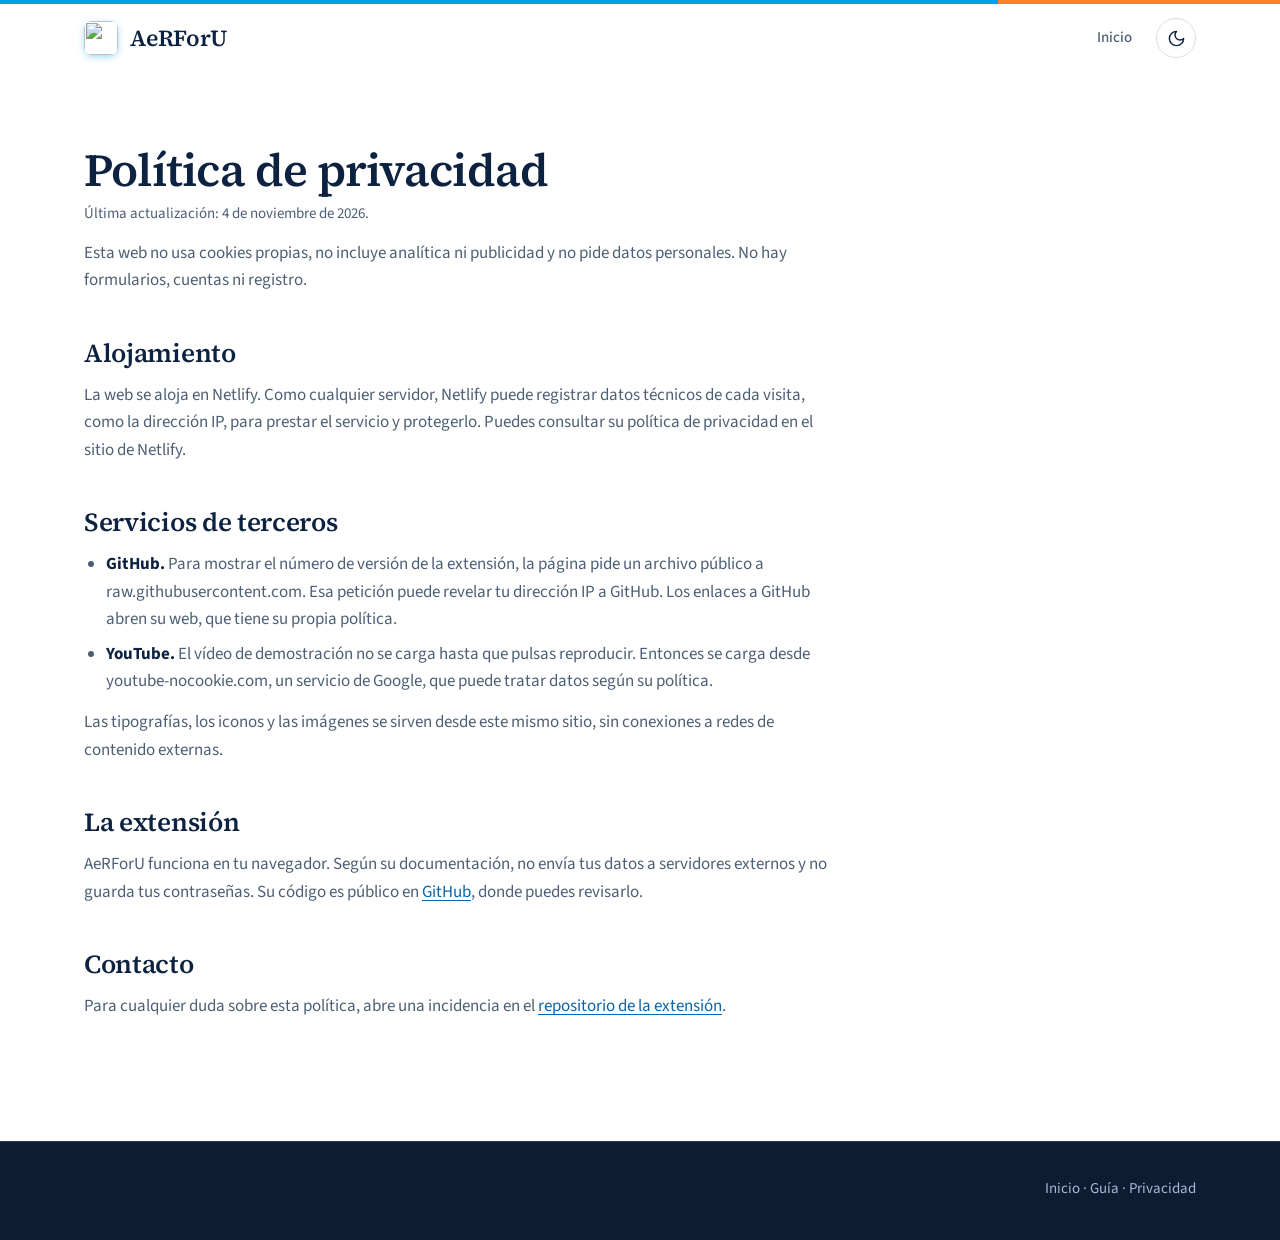
==== commit 521e2fed: "Guia: como guardar tus soluciones de Acepta el Reto - Nueva pagina /guia/guardar-soluciones-acepta-e" ====
--- a/privacidad/index.html
+++ b/privacidad/index.html
@@ -77,7 +77,7 @@
     </main>
     <footer class="simple-foot">
         <div class="shell">
-            <span><a href="/">Inicio</a> &middot; <a href="/privacidad/">Privacidad</a></span>
+            <span><a href="/">Inicio</a> &middot; <a href="/guia/guardar-soluciones-acepta-el-reto/">Guía</a> &middot; <a href="/privacidad/">Privacidad</a></span>
         </div>
     </footer>
 </body>
--- a/assets/css/styles.css
+++ b/assets/css/styles.css
@@ -431,8 +431,19 @@
 .prose { max-width: 760px; }
 .prose h1 { margin-top: 0; font-size: clamp(32px, 4vw, 46px); }
 .prose h2 { font-size: 26px; margin-top: 44px; }
-.prose p, .prose ul { margin-top: 14px; color: var(--muted); }
+.prose p, .prose ul, .prose ol { margin-top: 14px; color: var(--muted); }
 .prose ul { list-style: disc; padding-left: 22px; display: grid; gap: 8px; }
+.prose code { font-family: var(--font-mono); font-size: .88em; background: var(--tint); color: var(--ink); padding: 2px 7px; border-radius: 6px; overflow-wrap: anywhere; }
+.crumbs { display: flex; flex-wrap: wrap; align-items: center; gap: 8px; font-size: 15px; color: var(--muted); margin-bottom: 22px; }
+.crumbs a { color: var(--muted); }
+.crumbs a:hover { color: var(--accent); }
+.steps-list { counter-reset: paso; display: grid; gap: 14px; }
+.steps-list li { counter-increment: paso; position: relative; padding: 16px 18px 16px 62px; background: var(--card); border: 1px solid var(--line); border-radius: var(--radius); }
+.steps-list li::before { content: counter(paso); position: absolute; left: 16px; top: 14px; width: 32px; height: 32px; border-radius: 50%; background: var(--accent); color: var(--accent-ink); font-weight: 700; display: grid; place-items: center; }
+.shot { margin-top: 22px; display: grid; gap: 10px; justify-items: start; }
+.shot img { border: 1px solid var(--line); border-radius: var(--radius); box-shadow: var(--shadow); }
+.shot figcaption { font-size: 15px; color: var(--muted); }
+.cta-row { margin-top: 28px; }
 .prose strong { color: var(--ink); }
 .prose .updated { font-size: 15px; margin-top: 8px; }
 .notfound { min-height: 56vh; display: grid; align-content: center; justify-items: start; gap: 8px; }
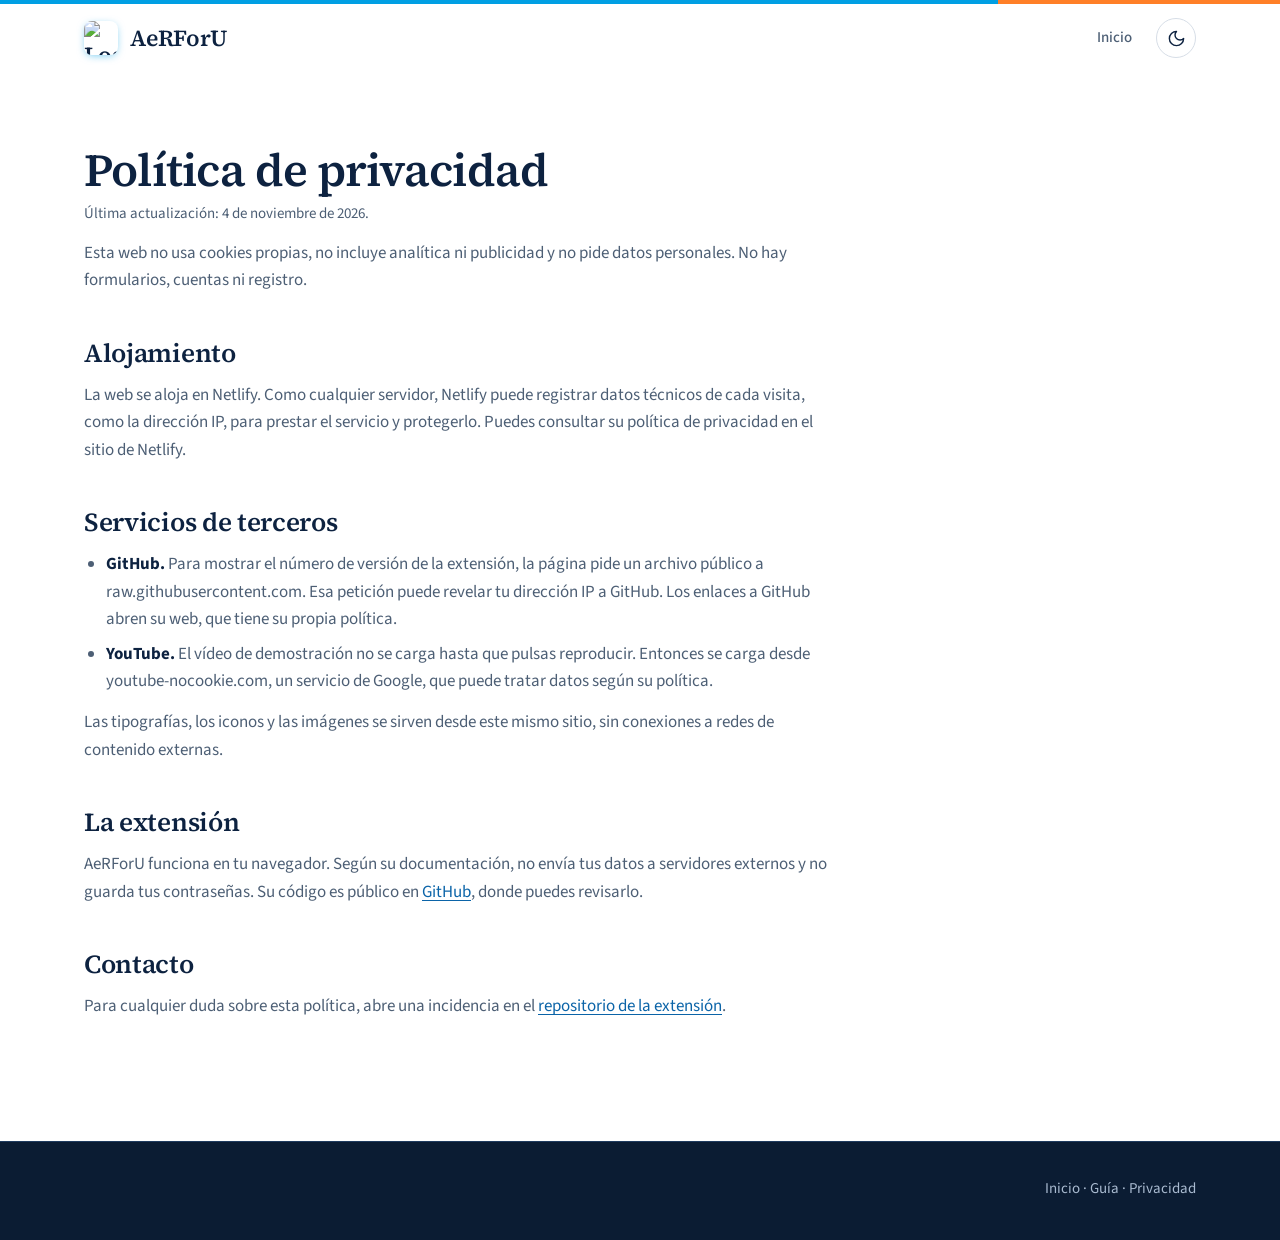
==== commit 01641449: "Accesibilidad y SEO: texto alternativo descriptivo en todas las imagenes (aviso de Bing Site Scan) C" ====
--- a/privacidad/index.html
+++ b/privacidad/index.html
@@ -37,7 +37,7 @@
     <header class="top" id="top">
         <div class="shell">
             <a class="brand" href="/" aria-label="AeRForU, ir al inicio">
-                <img src="/assets/images/logo-192.png" alt="" width="34" height="34">
+                <img src="/assets/images/logo-192.png" alt="Logotipo de AeRForU" width="34" height="34">
                 AeRForU
             </a>
             <nav class="nav" aria-label="Principal">
